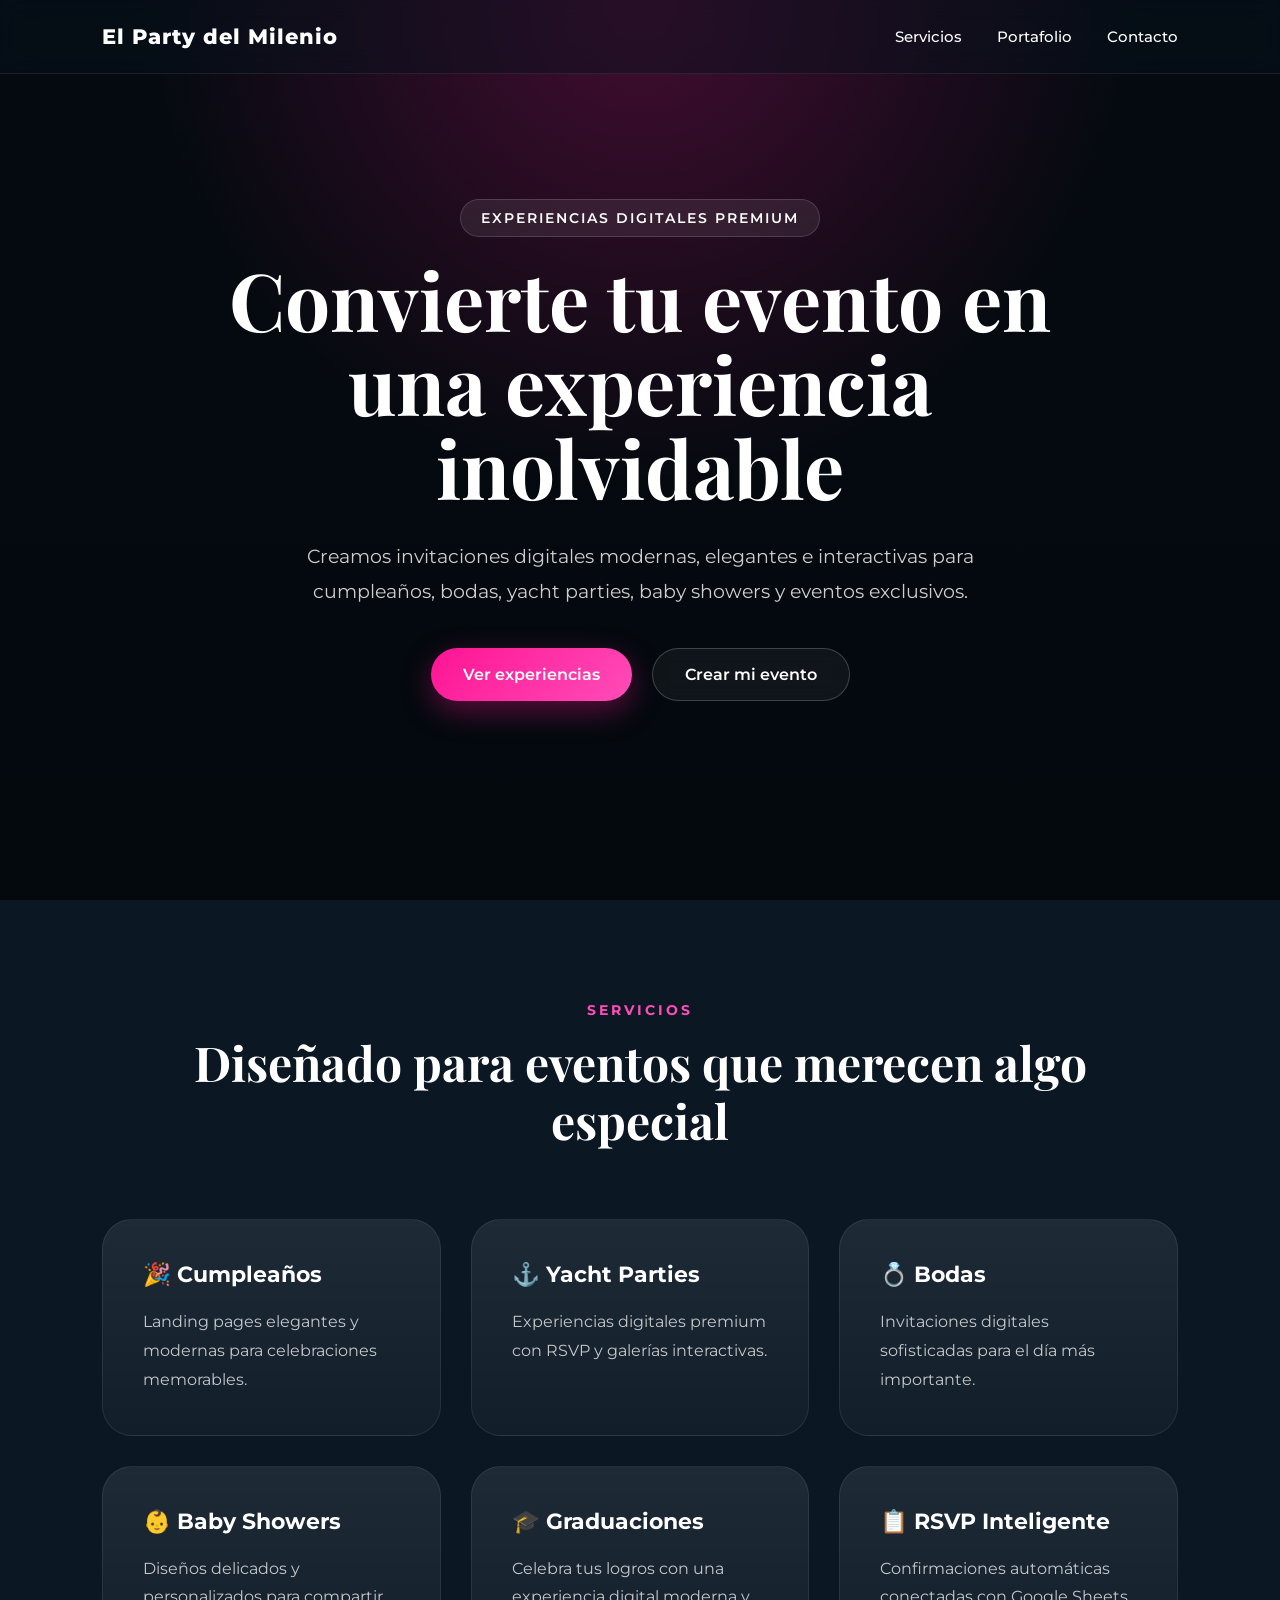
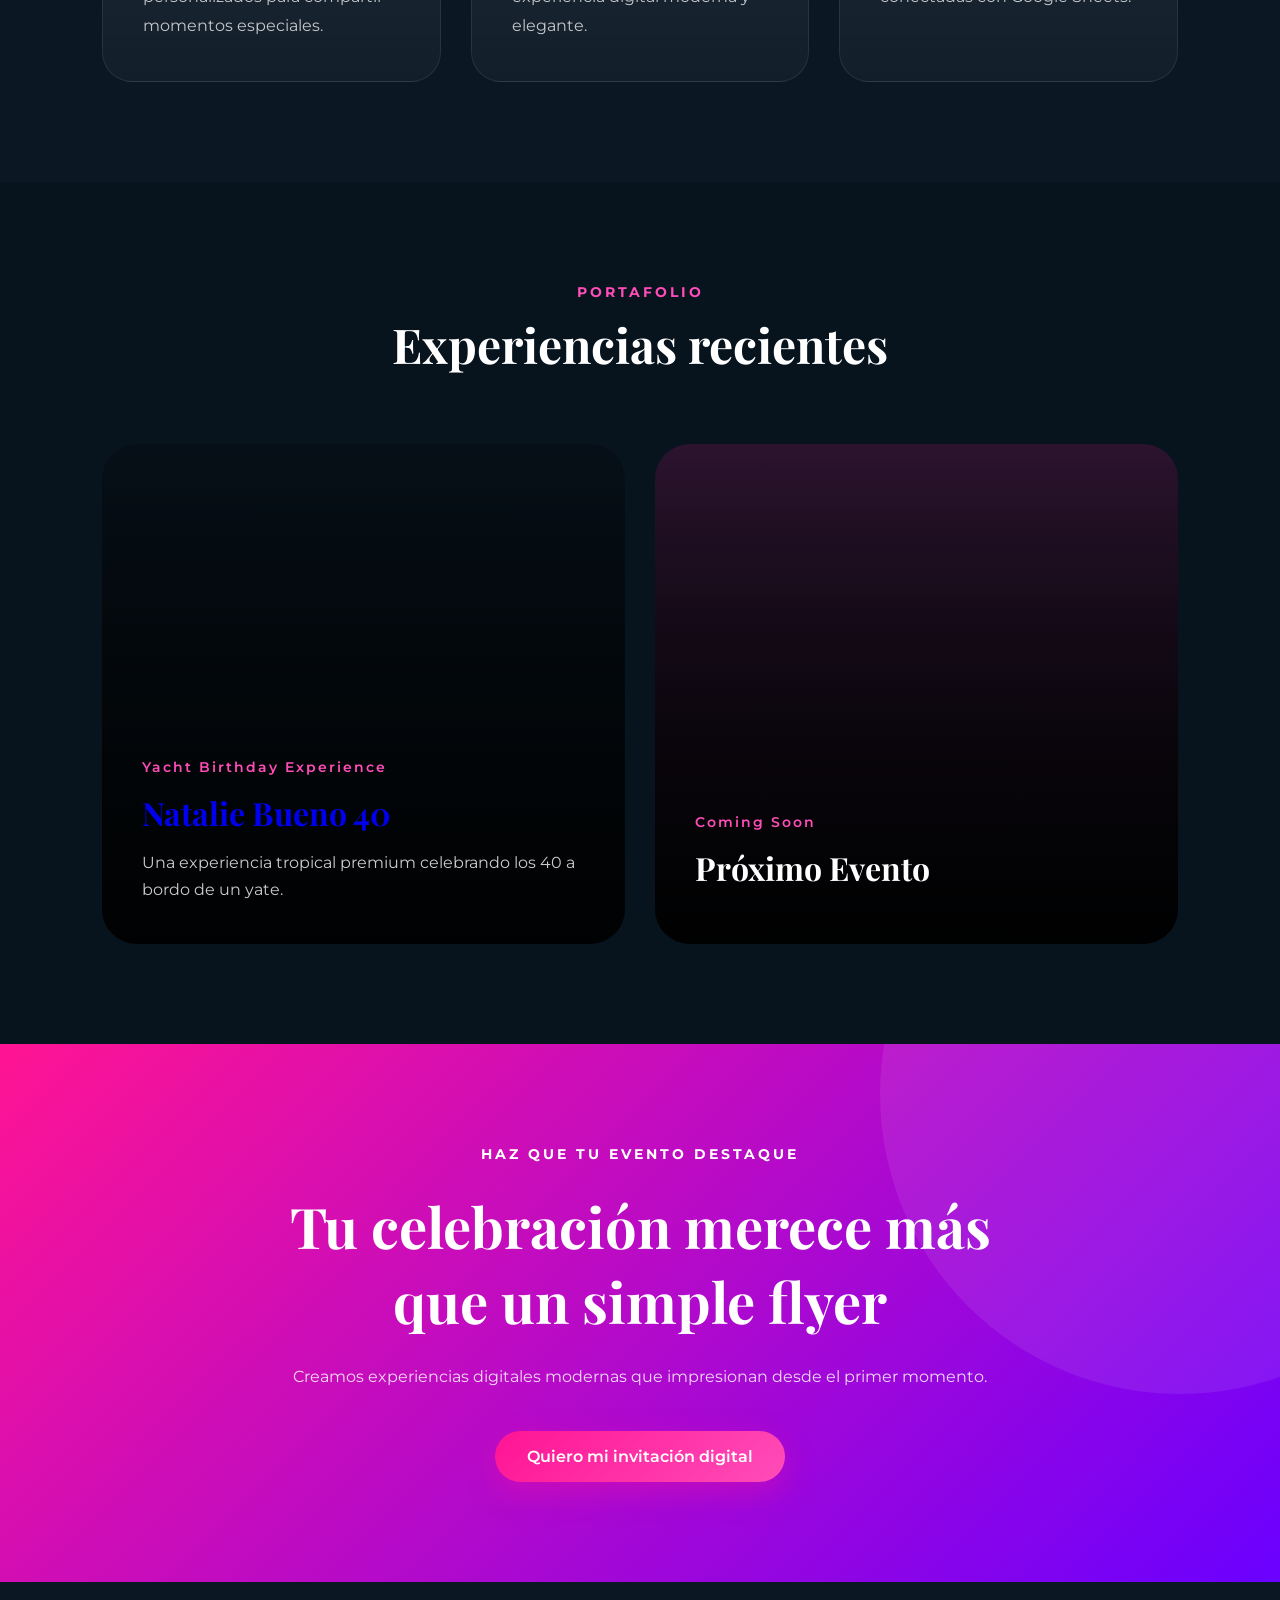
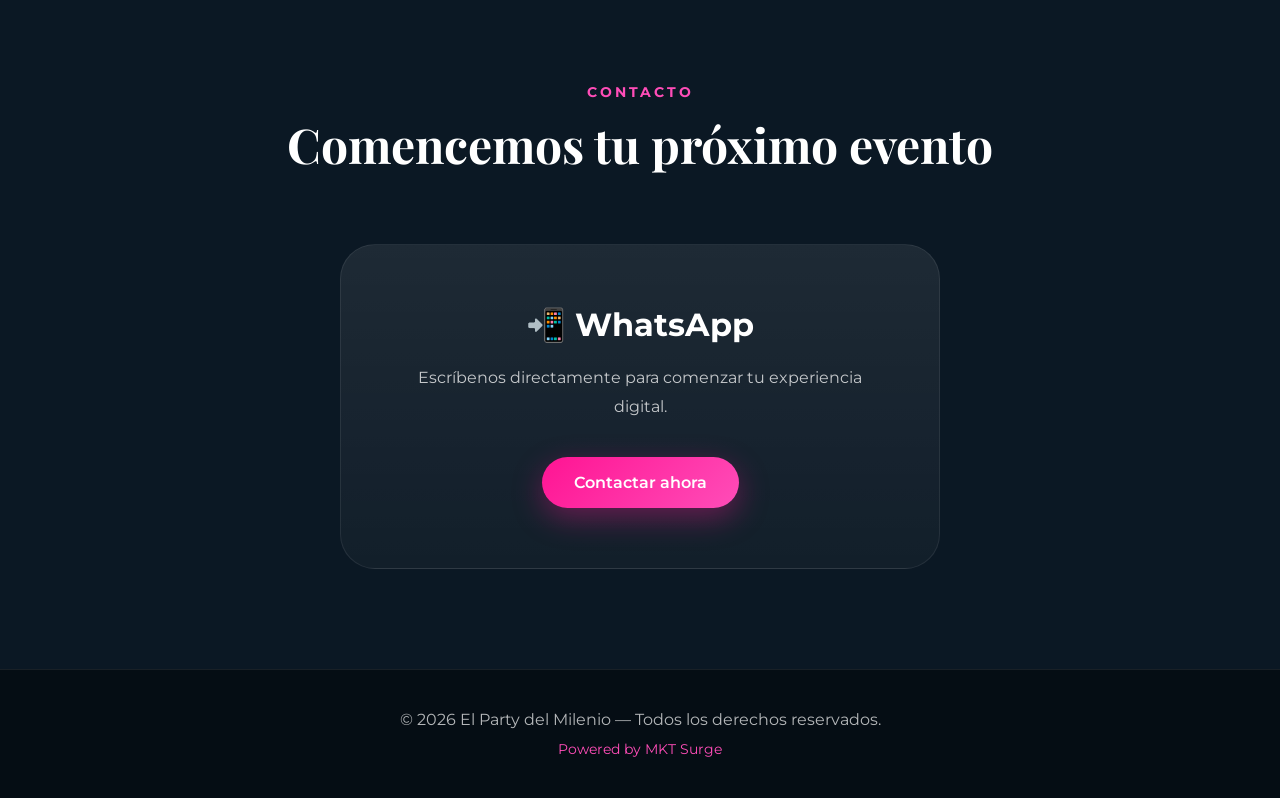
==== index.html @ fe4ae38b "Initial launch of El Party del Milenio website and Natalie40 experience" ====
<!DOCTYPE html>
<html lang="en">
<head>
  <meta charset="UTF-8" />
  <meta name="viewport" content="width=device-width, initial-scale=1.0" />

  <title>El Party del Milenio | Invitaciones Digitales Premium</title>

  <meta
    name="description"
    content="Creamos experiencias digitales premium para cumpleaños, bodas, yacht parties, baby showers y eventos inolvidables."
  />

  <link rel="preconnect" href="https://fonts.googleapis.com" />
  <link rel="preconnect" href="https://fonts.gstatic.com" crossorigin />

  <link
    href="https://fonts.googleapis.com/css2?family=Montserrat:wght@300;400;500;600;700;800&family=Playfair+Display:wght@500;600;700&display=swap"
    rel="stylesheet"
  />

  <link rel="stylesheet" href="./assets/css/styles.css" />
</head>

<body>

  <!-- ========================= -->
  <!-- NAVBAR -->
  <!-- ========================= -->

  <header class="navbar">

    <div class="logo">
      <a href="#">
        El Party del Milenio
      </a>
    </div>

    <nav>
      <ul class="nav-links">
        <li><a href="#services">Servicios</a></li>
        <li><a href="#portfolio">Portafolio</a></li>
        <li><a href="#contact">Contacto</a></li>
      </ul>
    </nav>

  </header>

  <!-- ========================= -->
  <!-- HERO SECTION -->
  <!-- ========================= -->

  <section class="hero">

    <div class="hero-overlay"></div>

    <div class="hero-content">

      <span class="hero-tag">
        EXPERIENCIAS DIGITALES PREMIUM
      </span>

      <h1>
        Convierte tu evento en una experiencia inolvidable
      </h1>

      <p>
        Creamos invitaciones digitales modernas, elegantes e interactivas
        para cumpleaños, bodas, yacht parties, baby showers y eventos exclusivos.
      </p>

      <div class="hero-buttons">

        <a href="#portfolio" class="btn-primary">
          Ver experiencias
        </a>

        <a href="#contact" class="btn-secondary">
          Crear mi evento
        </a>

      </div>

    </div>

  </section>

  <!-- ========================= -->
  <!-- SERVICES -->
  <!-- ========================= -->

  <section id="services" class="services">

    <div class="section-title">

      <span>Servicios</span>

      <h2>
        Diseñado para eventos que merecen algo especial
      </h2>

    </div>

    <div class="services-grid">

      <div class="service-card">
        <h3>🎉 Cumpleaños</h3>
        <p>
          Landing pages elegantes y modernas para celebraciones memorables.
        </p>
      </div>

      <div class="service-card">
        <h3>⚓ Yacht Parties</h3>
        <p>
          Experiencias digitales premium con RSVP y galerías interactivas.
        </p>
      </div>

      <div class="service-card">
        <h3>💍 Bodas</h3>
        <p>
          Invitaciones digitales sofisticadas para el día más importante.
        </p>
      </div>

      <div class="service-card">
        <h3>👶 Baby Showers</h3>
        <p>
          Diseños delicados y personalizados para compartir momentos especiales.
        </p>
      </div>

      <div class="service-card">
        <h3>🎓 Graduaciones</h3>
        <p>
          Celebra tus logros con una experiencia digital moderna y elegante.
        </p>
      </div>

      <div class="service-card">
        <h3>📋 RSVP Inteligente</h3>
        <p>
          Confirmaciones automáticas conectadas con Google Sheets.
        </p>
      </div>

    </div>

  </section>

  <!-- ========================= -->
  <!-- PORTFOLIO -->
  <!-- ========================= -->

  <section id="portfolio" class="portfolio">

    <div class="section-title">

      <span>Portafolio</span>

      <h2>
        Experiencias recientes
      </h2>

    </div>

    <div class="portfolio-grid">

      <a href="./natalie40/" class="portfolio-card">

        <div class="portfolio-overlay"></div>

        <div class="portfolio-content">

          <span>Yacht Birthday Experience</span>

          <h3>
            Natalie Bueno 40
          </h3>

          <p>
            Una experiencia tropical premium celebrando los 40 a bordo de un yate.
          </p>

        </div>

      </a>

      <div class="portfolio-card upcoming">

        <div class="portfolio-overlay"></div>

        <div class="portfolio-content">

          <span>Coming Soon</span>

          <h3>
            Próximo Evento
          </h3>

        </div>

      </div>

    </div>

  </section>

  <!-- ========================= -->
  <!-- CTA -->
  <!-- ========================= -->

  <section class="cta">

    <div class="cta-content">

      <span>Haz que tu evento destaque</span>

      <h2>
        Tu celebración merece más que un simple flyer
      </h2>

      <p>
        Creamos experiencias digitales modernas que impresionan desde el primer momento.
      </p>

      <a href="#contact" class="btn-primary">
        Quiero mi invitación digital
      </a>

    </div>

  </section>

  <!-- ========================= -->
  <!-- CONTACT -->
  <!-- ========================= -->

  <section id="contact" class="contact">

    <div class="section-title">

      <span>Contacto</span>

      <h2>
        Comencemos tu próximo evento
      </h2>

    </div>

    <div class="contact-container">

      <div class="contact-card">

        <h3>
          📲 WhatsApp
        </h3>

        <p>
          Escríbenos directamente para comenzar tu experiencia digital.
        </p>

        <a
          href="https://wa.me/"
          target="_blank"
          class="btn-primary"
        >
          Contactar ahora
        </a>

      </div>

    </div>

  </section>

  <!-- ========================= -->
  <!-- FOOTER -->
  <!-- ========================= -->

  <footer class="footer">

    <p>
      © 2026 El Party del Milenio — Todos los derechos reservados.
    </p>

    <span>
      Powered by MKT Surge
    </span>

  </footer>

  <script src="./assets/js/app.js"></script>

</body>
</html>
---- assets/css/styles.css ----
/* ========================= */
/* RESET */
/* ========================= */

* {
  margin: 0;
  padding: 0;
  box-sizing: border-box;
}

html {
  scroll-behavior: smooth;
}

body {
  background: #07131d;
  color: #ffffff;
  font-family: 'Montserrat', sans-serif;
  overflow-x: hidden;
}

/* ========================= */
/* GLOBAL */
/* ========================= */

section {
  padding: 100px 8%;
}

.section-title {
  text-align: center;
  margin-bottom: 70px;
}

.section-title span {
  color: #ff4db8;
  font-size: 0.9rem;
  font-weight: 700;
  letter-spacing: 3px;
  text-transform: uppercase;
}

.section-title h2 {
  margin-top: 15px;
  font-size: 3rem;
  line-height: 1.2;
  font-family: 'Playfair Display', serif;
}

.btn-primary,
.btn-secondary {
  display: inline-flex;
  align-items: center;
  justify-content: center;

  padding: 16px 32px;

  border-radius: 100px;

  text-decoration: none;
  font-weight: 600;

  transition: 0.3s ease;
}

.btn-primary {
  background: linear-gradient(
    135deg,
    #ff1493,
    #ff4db8
  );

  color: white;

  box-shadow: 0 10px 30px rgba(255, 20, 147, 0.35);
}

.btn-primary:hover {
  transform: translateY(-3px);
}

.btn-secondary {
  border: 1px solid rgba(255,255,255,0.2);
  color: white;
  background: rgba(255,255,255,0.05);

  backdrop-filter: blur(10px);
}

.btn-secondary:hover {
  background: rgba(255,255,255,0.1);
}

/* ========================= */
/* NAVBAR */
/* ========================= */

.navbar {
  width: 100%;

  position: fixed;
  top: 0;
  left: 0;

  padding: 24px 8%;

  display: flex;
  justify-content: space-between;
  align-items: center;

  z-index: 999;

  background: rgba(7, 19, 29, 0.45);

  backdrop-filter: blur(12px);

  border-bottom: 1px solid rgba(255,255,255,0.08);
}

.logo a {
  color: white;
  text-decoration: none;

  font-size: 1.3rem;
  font-weight: 800;

  letter-spacing: 1px;
}

.nav-links {
  display: flex;
  gap: 35px;

  list-style: none;
}

.nav-links a {
  color: white;
  text-decoration: none;

  font-size: 0.95rem;
  font-weight: 500;

  transition: 0.3s ease;
}

.nav-links a:hover {
  color: #ff4db8;
}

/* ========================= */
/* HERO */
/* ========================= */

.hero {
  position: relative;

  min-height: 100vh;

  display: flex;
  align-items: center;
  justify-content: center;

  text-align: center;

  background:
    linear-gradient(
      rgba(0,0,0,0.45),
      rgba(0,0,0,0.55)
    ),
    url('../images/hero-bg.jpg');

  background-size: cover;
  background-position: center;

  overflow: hidden;
}

.hero-overlay {
  position: absolute;
  inset: 0;

  background:
    radial-gradient(
      circle at top,
      rgba(255,20,147,0.25),
      transparent 45%
    );
}

.hero-content {
  position: relative;
  z-index: 2;

  max-width: 900px;
}

.hero-tag {
  display: inline-block;

  margin-bottom: 20px;

  padding: 10px 20px;

  border-radius: 100px;

  background: rgba(255,255,255,0.08);

  border: 1px solid rgba(255,255,255,0.15);

  backdrop-filter: blur(10px);

  font-size: 0.85rem;
  font-weight: 600;

  letter-spacing: 2px;
}

.hero h1 {
  font-size: 5rem;
  line-height: 1.05;

  font-family: 'Playfair Display', serif;

  margin-bottom: 30px;
}

.hero p {
  font-size: 1.2rem;
  line-height: 1.8;

  color: rgba(255,255,255,0.8);

  max-width: 750px;

  margin: auto auto 40px;
}

.hero-buttons {
  display: flex;
  justify-content: center;
  gap: 20px;
}

/* ========================= */
/* SERVICES */
/* ========================= */

.services {
  background: #0b1824;
}

.services-grid {
  display: grid;

  grid-template-columns: repeat(
    auto-fit,
    minmax(280px, 1fr)
  );

  gap: 30px;
}

.service-card {
  padding: 40px;

  border-radius: 30px;

  background:
    linear-gradient(
      180deg,
      rgba(255,255,255,0.08),
      rgba(255,255,255,0.03)
    );

  border: 1px solid rgba(255,255,255,0.08);

  transition: 0.3s ease;
}

.service-card:hover {
  transform: translateY(-8px);

  border-color: rgba(255, 20, 147, 0.4);
}

.service-card h3 {
  margin-bottom: 20px;

  font-size: 1.4rem;
}

.service-card p {
  line-height: 1.8;

  color: rgba(255,255,255,0.75);
}

/* ========================= */
/* PORTFOLIO */
/* ========================= */

.portfolio {
  background: #07131d;
}

.portfolio-grid {
  display: grid;

  grid-template-columns: repeat(
    auto-fit,
    minmax(350px, 1fr)
  );

  gap: 30px;
}

.portfolio-card {
  position: relative;

  min-height: 500px;

  border-radius: 35px;

  overflow: hidden;

  text-decoration: none;

  background:
    linear-gradient(
      rgba(0,0,0,0.2),
      rgba(0,0,0,0.65)
    ),
    url('../images/natalie-preview.jpg');

  background-size: cover;
  background-position: center;

  display: flex;
  align-items: end;

  transition: 0.4s ease;
}

.portfolio-card:hover {
  transform: scale(1.02);
}

.portfolio-overlay {
  position: absolute;
  inset: 0;

  background:
    linear-gradient(
      to top,
      rgba(0,0,0,0.8),
      transparent
    );
}

.portfolio-content {
  position: relative;
  z-index: 2;

  padding: 40px;
}

.portfolio-content span {
  color: #ff4db8;

  font-size: 0.9rem;
  font-weight: 600;

  letter-spacing: 2px;
}

.portfolio-content h3 {
  margin: 15px 0;

  font-size: 2rem;

  font-family: 'Playfair Display', serif;
}

.portfolio-content p {
  line-height: 1.7;

  color: rgba(255,255,255,0.8);
}

.upcoming {
  background:
    linear-gradient(
      rgba(255,20,147,0.15),
      rgba(0,0,0,0.75)
    );
}

/* ========================= */
/* CTA */
/* ========================= */

.cta {
  position: relative;

  background:
    linear-gradient(
      135deg,
      #ff1493,
      #6a00ff
    );

  text-align: center;

  overflow: hidden;
}

.cta::before {
  content: '';

  position: absolute;

  width: 600px;
  height: 600px;

  border-radius: 50%;

  background: rgba(255,255,255,0.08);

  top: -250px;
  right: -200px;
}

.cta-content {
  position: relative;
  z-index: 2;

  max-width: 800px;

  margin: auto;
}

.cta-content span {
  font-weight: 700;

  letter-spacing: 3px;

  text-transform: uppercase;

  font-size: 0.9rem;
}

.cta-content h2 {
  margin: 25px 0;

  font-size: 3.5rem;

  font-family: 'Playfair Display', serif;
}

.cta-content p {
  line-height: 1.8;

  margin-bottom: 40px;

  color: rgba(255,255,255,0.85);
}

/* ========================= */
/* CONTACT */
/* ========================= */

.contact {
  background: #0b1824;
}

.contact-container {
  display: flex;
  justify-content: center;
}

.contact-card {
  max-width: 600px;
  width: 100%;

  text-align: center;

  padding: 60px;

  border-radius: 35px;

  background:
    linear-gradient(
      180deg,
      rgba(255,255,255,0.08),
      rgba(255,255,255,0.03)
    );

  border: 1px solid rgba(255,255,255,0.08);
}

.contact-card h3 {
  margin-bottom: 20px;

  font-size: 2rem;
}

.contact-card p {
  margin-bottom: 35px;

  line-height: 1.8;

  color: rgba(255,255,255,0.75);
}

/* ========================= */
/* FOOTER */
/* ========================= */

.footer {
  padding: 40px 8%;

  text-align: center;

  background: #050d14;

  border-top: 1px solid rgba(255,255,255,0.08);
}

.footer p {
  margin-bottom: 10px;

  color: rgba(255,255,255,0.7);
}

.footer span {
  color: #ff4db8;

  font-size: 0.9rem;
}

/* ========================= */
/* RESPONSIVE */
/* ========================= */

@media (max-width: 992px) {

  .hero h1 {
    font-size: 3.8rem;
  }

  .section-title h2 {
    font-size: 2.5rem;
  }

  .cta-content h2 {
    font-size: 2.8rem;
  }

}

@media (max-width: 768px) {

  section {
    padding: 80px 7%;
  }

  .navbar {
    padding: 20px 7%;
  }

  .nav-links {
    display: none;
  }

  .hero h1 {
    font-size: 3rem;
  }

  .hero p {
    font-size: 1rem;
  }

  .hero-buttons {
    flex-direction: column;
  }

  .section-title h2 {
    font-size: 2rem;
  }

  .portfolio-grid {
    grid-template-columns: 1fr;
  }

  .portfolio-card {
    min-height: 420px;
  }

  .cta-content h2 {
    font-size: 2.2rem;
  }

  .contact-card {
    padding: 40px 30px;
  }

}

@media (max-width: 480px) {

  .hero h1 {
    font-size: 2.4rem;
  }

  .hero-tag {
    font-size: 0.75rem;
  }

  .section-title h2 {
    font-size: 1.8rem;
  }

  .service-card {
    padding: 30px;
  }

}
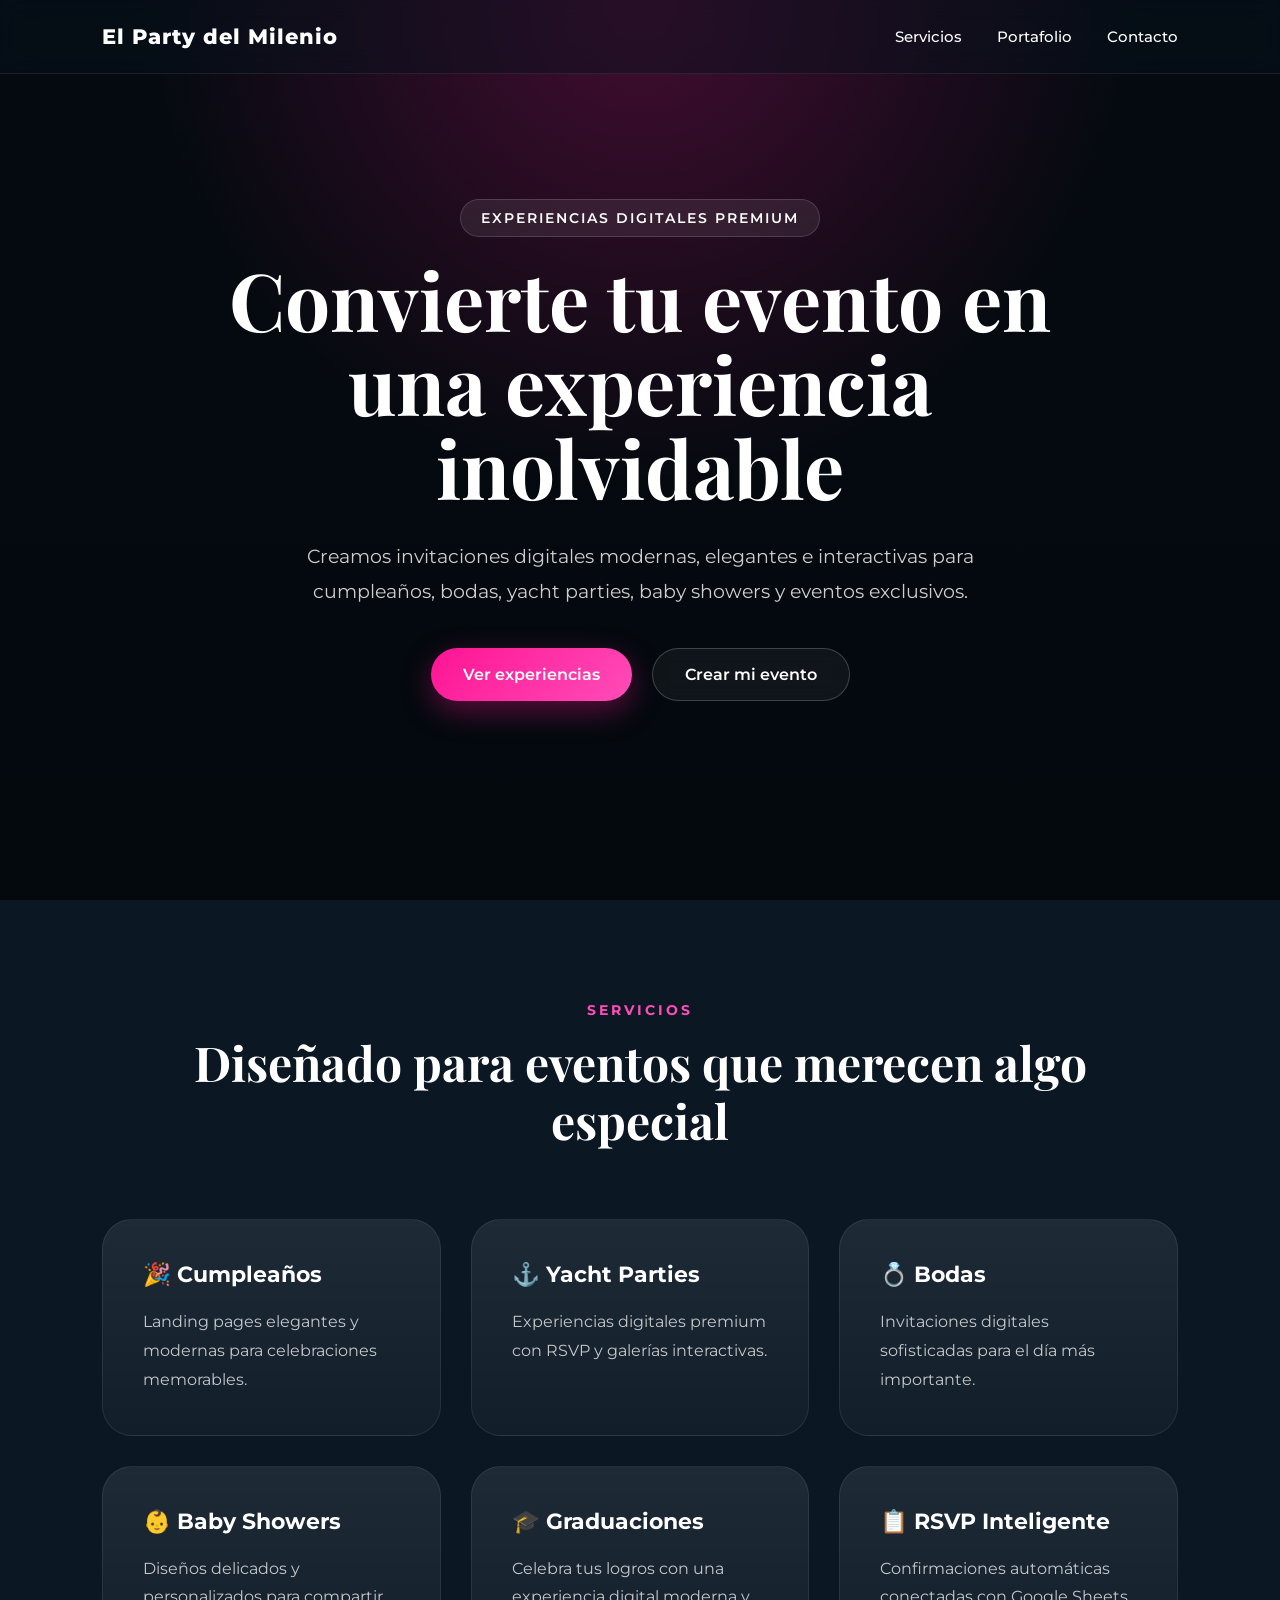
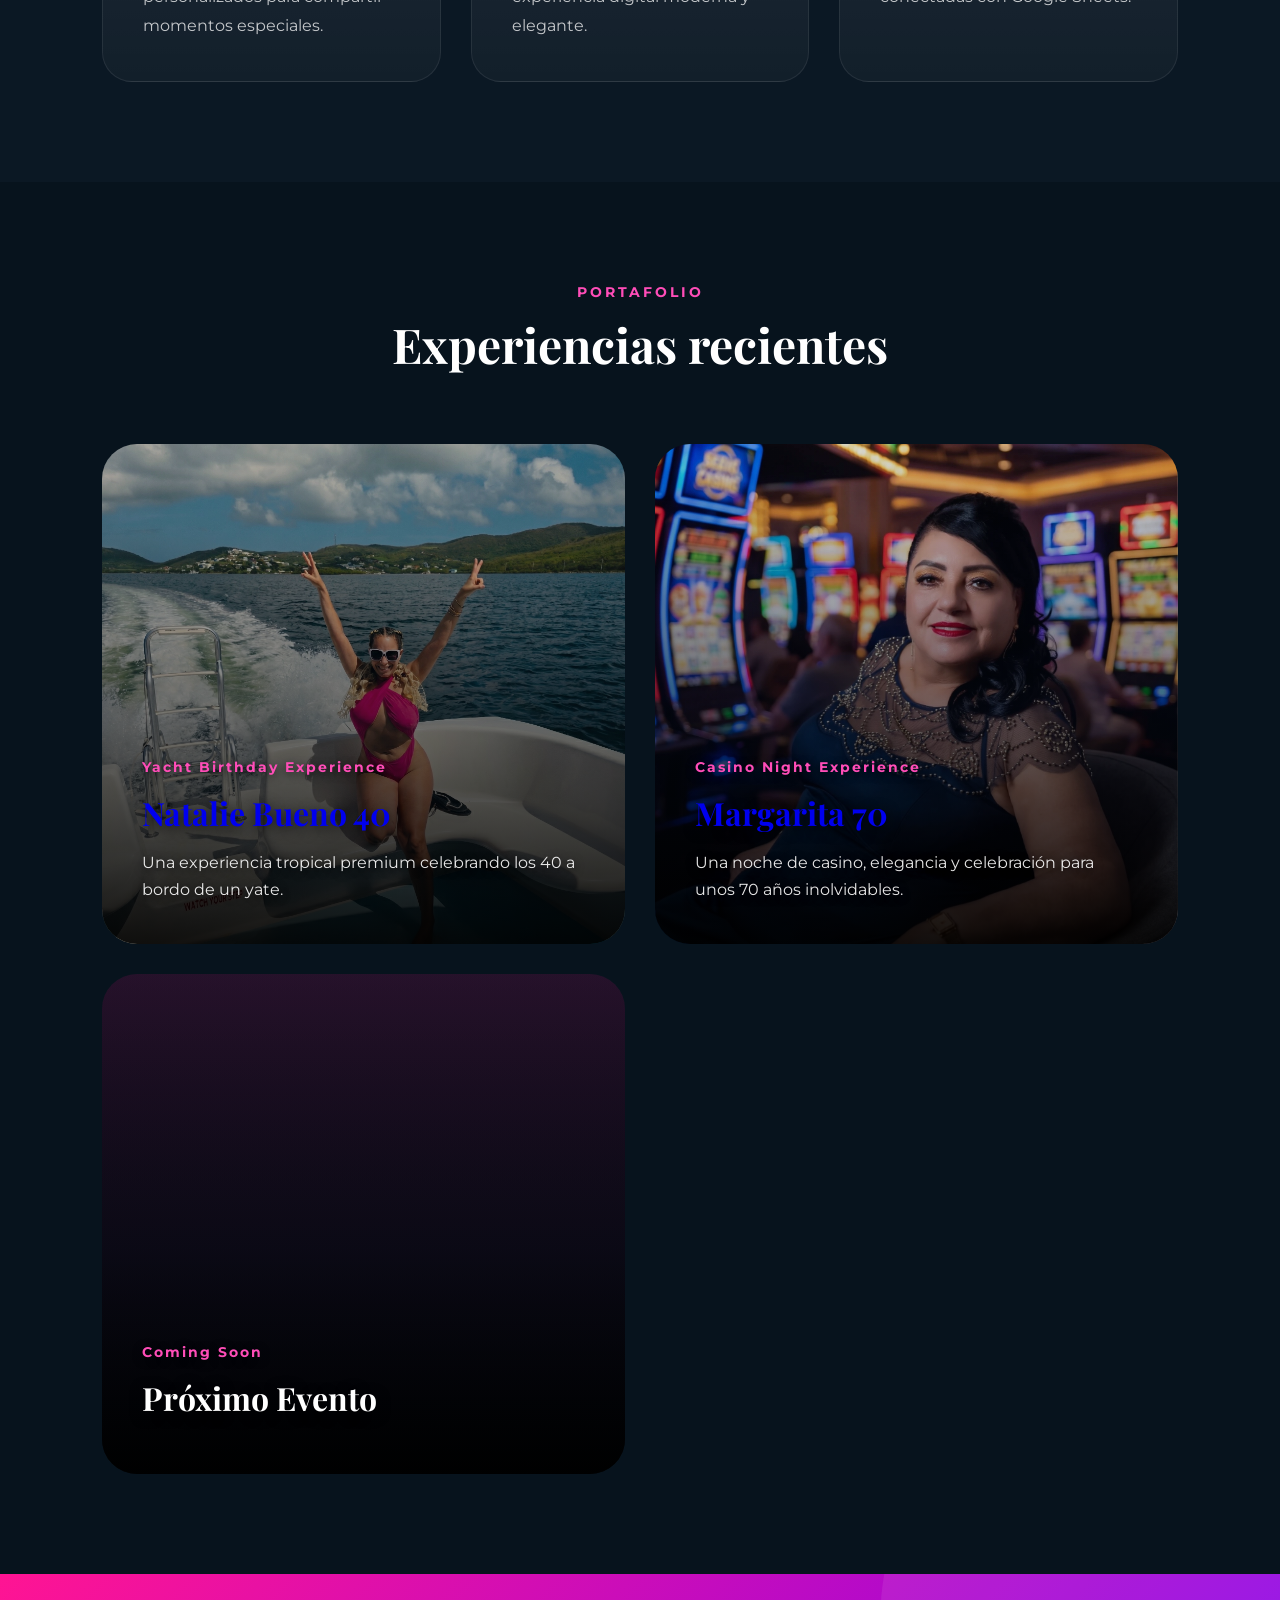
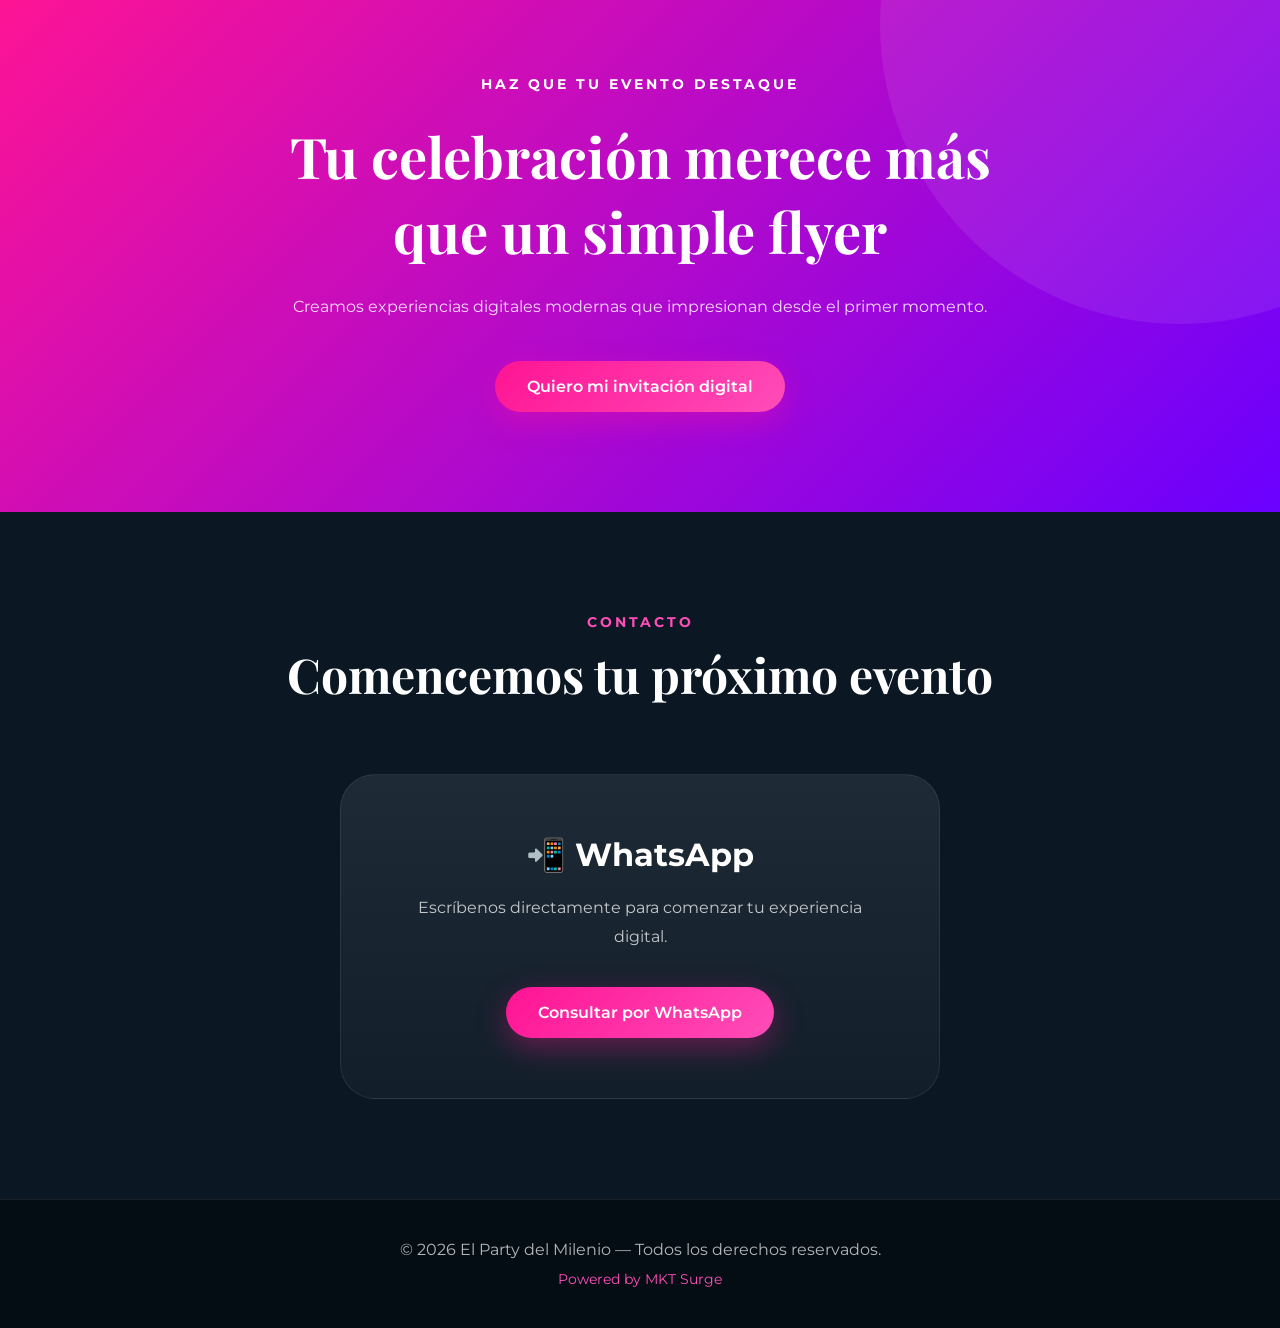
==== commit 9061a1e2: "Add Margarita70 portfolio page and WhatsApp contact link" ====
--- a/index.html
+++ b/index.html
@@ -167,7 +167,11 @@
 
     <div class="portfolio-grid">
 
-      <a href="./natalie40/" class="portfolio-card">
+      <a
+        href="./natalie40/"
+        class="portfolio-card"
+        style="background-image: url('./natalie40/assets/images/hero-yacht-party-natalie-40.webp');"
+      >
 
         <div class="portfolio-overlay"></div>
 
@@ -187,6 +191,30 @@
 
       </a>
 
+      <a
+        href="./margarita70/"
+        class="portfolio-card"
+        style="background-image: url('./margarita70/assets/images/margarita-casino-seated.webp');"
+      >
+
+        <div class="portfolio-overlay"></div>
+
+        <div class="portfolio-content">
+
+          <span>Casino Night Experience</span>
+
+          <h3>
+            Margarita 70
+          </h3>
+
+          <p>
+            Una noche de casino, elegancia y celebración para unos 70 años inolvidables.
+          </p>
+
+        </div>
+
+      </a>
+
       <div class="portfolio-card upcoming">
 
         <div class="portfolio-overlay"></div>
@@ -262,11 +290,11 @@
         </p>
 
         <a
-          href="https://wa.me/"
+          href="https://wa.me/19295308974?text=Hola%2C%20estoy%20consultando%20la%20p%C3%A1gina%20elpartydelmilenio.com%20y%20necesito%20consultar%20algo."
           target="_blank"
           class="btn-primary"
         >
-          Contactar ahora
+          Consultar por WhatsApp
         </a>
 
       </div>
--- a/assets/css/styles.css
+++ b/assets/css/styles.css
@@ -334,7 +334,7 @@
     url('../images/natalie-preview.jpg');
 
   background-size: cover;
-  background-position: center;
+  background-position: center 38%;
 
   display: flex;
   align-items: end;
@@ -350,11 +350,14 @@
   position: absolute;
   inset: 0;
 
+  z-index: 1;
+
   background:
     linear-gradient(
-      to top,
-      rgba(0,0,0,0.8),
-      transparent
+      180deg,
+      rgba(3, 8, 18, 0.15) 0%,
+      rgba(3, 8, 18, 0.55) 55%,
+      rgba(0, 0, 0, 0.92) 100%
     );
 }
 
@@ -369,9 +372,11 @@
   color: #ff4db8;
 
   font-size: 0.9rem;
-  font-weight: 600;
+  font-weight: 700;
 
   letter-spacing: 2px;
+
+  text-shadow: 0 2px 10px rgba(0, 0, 0, 0.75);
 }
 
 .portfolio-content h3 {
@@ -380,12 +385,16 @@
   font-size: 2rem;
 
   font-family: 'Playfair Display', serif;
+
+  text-shadow: 0 3px 14px rgba(0, 0, 0, 0.85);
 }
 
 .portfolio-content p {
   line-height: 1.7;
 
-  color: rgba(255,255,255,0.8);
+  color: rgba(255,255,255,0.9);
+
+  text-shadow: 0 2px 10px rgba(0, 0, 0, 0.85);
 }
 
 .upcoming {
@@ -595,6 +604,7 @@
 
   .portfolio-card {
     min-height: 420px;
+    background-position: center 35%;
   }
 
   .cta-content h2 {
